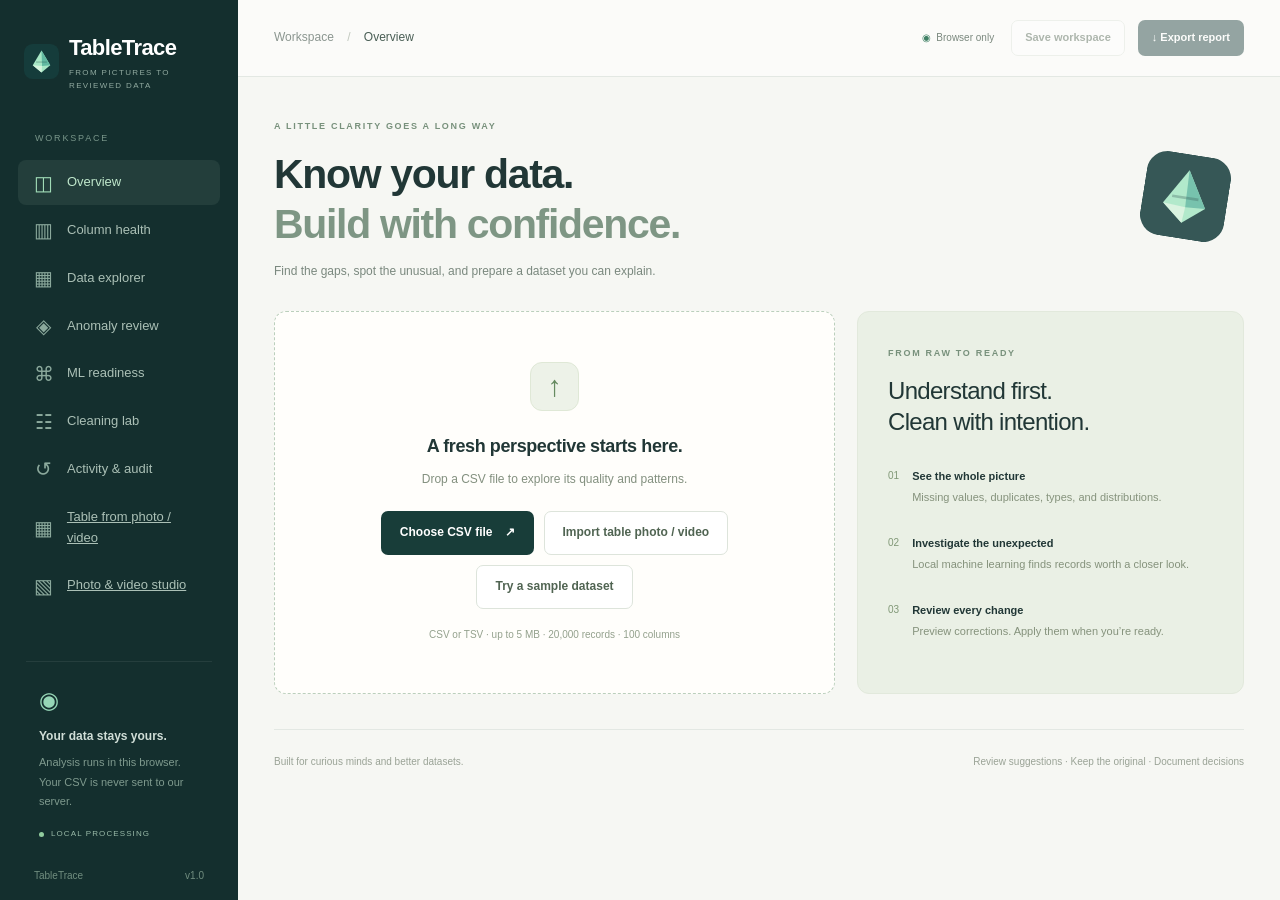
==== index.html @ d6edb8b6 "Add files via upload" ====
<!doctype html><html lang="en"><head><meta charset="utf-8"><meta name="viewport" content="width=device-width,initial-scale=1"><meta name="theme-color" content="#122c2c"><meta name="description" content="Understand, review, and prepare your CSV datasets with explainable data-quality checks and local machine learning."><title>TableTrace · Know your data</title><link rel="icon" href="./icon.svg" type="image/svg+xml"><link rel="stylesheet" href="./styles.css"></head><body>
<div class="app-shell"><aside class="sidebar" id="sidebar"><a class="brand" href="./" aria-label="TableTrace home"><img src="./icon.svg" alt="" width="35" height="35"><span>TableTrace<span class="brand-caption">FROM PICTURES TO REVIEWED DATA</span></span></a><p class="nav-label">WORKSPACE</p><nav id="navigation" aria-label="Workspace sections"><button data-view="overview" class="nav-item active"><span>◫</span> Overview</button><button data-view="columns" class="nav-item"><span>▥</span> Column health</button><button data-view="explorer" class="nav-item"><span>▦</span> Data explorer</button><button data-view="anomalies" class="nav-item"><span>◈</span> Anomaly review <span id="anomalyCount" class="nav-count"></span></button><button data-view="readiness" class="nav-item"><span>⌘</span> ML readiness</button><button data-view="cleaning" class="nav-item"><span>☷</span> Cleaning lab</button><button data-view="audit" class="nav-item"><span>↺</span> Activity & audit</button><a href="./table-import.html" class="nav-item"><span>▦</span> Table from photo / video</a><a href="./media.html" class="nav-item"><span>▧</span> Photo & video studio</a></nav><div class="sidebar-bottom"><div class="local-icon">◉</div><strong>Your data stays yours.</strong><p>Analysis runs in this browser. Your CSV is never sent to our server.</p><span class="local-pill"><i></i> LOCAL PROCESSING</span></div><div class="sidebar-footer">TableTrace <span>v1.0</span></div></aside>
<div class="workspace"><header class="topbar"><div class="topbar-left"><button class="icon-button mobile-menu" id="menuToggle" aria-label="Toggle navigation" aria-expanded="false">☰</button><span class="breadcrumb">Workspace <span>/</span> <strong id="viewCrumb">Overview</strong></span></div><div class="top-actions"><span class="privacy-badge"><span>◉</span> Browser only</span><button id="saveWorkspace" class="button small secondary" disabled>Save workspace</button><button id="exportMenu" class="button small" disabled>↓ Export report</button></div></header>
<main id="main" tabindex="-1"><section class="page-heading"><div><span class="eyebrow">A LITTLE CLARITY GOES A LONG WAY</span><h1 id="pageTitle">Know your data.<br><span>Build with confidence.</span></h1><p id="pageSubtitle">Find the gaps, spot the unusual, and prepare a dataset you can explain.</p></div><div class="heading-mark" aria-hidden="true"><img src="./icon.svg" alt=""></div></section>
<section id="importPanel" class="import-layout"><div id="dropzone" class="upload-card"><div class="upload-icon">↑</div><h2>A fresh perspective starts here.</h2><p>Drop a CSV file to explore its quality and patterns.</p><div class="upload-actions"><label for="csvFile" class="button">Choose CSV file <span>↗</span></label><a href="./table-import.html" class="button secondary">Import table photo / video</a><button id="loadDemo" class="button secondary">Try a sample dataset</button></div><input id="csvFile" type="file" accept=".csv,.tsv,text/csv,text/tab-separated-values" hidden><p class="file-limit">CSV or TSV · up to 5 MB · 20,000 records · 100 columns</p><button id="restoreWorkspace" class="text-button" hidden>↺ Resume saved workspace</button><p id="importError" class="inline-error" role="alert" hidden></p></div><aside class="how-card"><span class="eyebrow">FROM RAW TO READY</span><h2>Understand first.<br>Clean with intention.</h2><ol><li><span>01</span><div><strong>See the whole picture</strong><p>Missing values, duplicates, types, and distributions.</p></div></li><li><span>02</span><div><strong>Investigate the unexpected</strong><p>Local machine learning finds records worth a closer look.</p></div></li><li><span>03</span><div><strong>Review every change</strong><p>Preview corrections. Apply them when you’re ready.</p></div></li></ol></aside></section>
<section id="datasetBar" class="dataset-bar" hidden><div class="dataset-file"><span class="file-glyph">▤</span><div><strong id="datasetName"></strong><span id="datasetMeta"></span></div><span id="datasetState" class="tag green">Original dataset</span></div><div class="dataset-tools"><button id="changeFile" class="text-button">Replace dataset</button><button id="undo" class="button small secondary" disabled>↶ Undo cleaning</button><button id="downloadTablePNG" class="button small secondary">↓ Download table PNG</button><button id="downloadCSV" class="button small">↓ Download CSV</button></div></section>
<section id="analysisSettings" class="analysis-settings" hidden><label>Prediction target <select id="targetColumn"><option value="">No target selected</option></select></label><label>Missing markers <input id="missingTokens" value="NA, N/A, null, none" aria-describedby="markerHelp"></label><label>Anomaly sensitivity <select id="sensitivity"><option value="0.01">Conservative · upper 1%</option><option value="0.03" selected>Balanced · upper 3%</option><option value="0.05">Broader review · upper 5%</option></select></label><button id="rerun" class="button secondary">Update analysis</button><p id="markerHelp">Blank cells always count as missing. Edit markers if values such as “NA” are meaningful in your dataset.</p></section>
<div id="loading" class="loading" role="status" hidden><span class="spinner"></span><div><strong>Finding your data’s story</strong><p id="loadingText">Reading your CSV…</p></div></div><div id="content"></div>
<footer class="main-footer"><span>Built for curious minds and better datasets.</span><span>Review suggestions · Keep the original · Document decisions</span></footer></main></div></div>
<div class="toast" id="toast" role="status" aria-live="polite" hidden></div><dialog id="reportDialog"><div class="dialog-heading"><div><span class="eyebrow">TAKE YOUR FINDINGS WITH YOU</span><h2>Export your analysis</h2></div><button id="closeReport" class="icon-button" aria-label="Close report dialog">×</button></div><p>Reports include data-quality metrics, the anomaly method, review warnings, and your cleaning history.</p><div class="export-options"><button id="downloadReport" class="export-card"><span>▤</span><strong>Printable report</strong><small>HTML report · open and save as PDF</small></button><button id="downloadJSON" class="export-card"><span>{ }</span><strong>Analysis data</strong><small>JSON · reproducible findings and methods</small></button></div><label class="checkbox-line"><input type="checkbox" id="safeExport" checked> Neutralize formula-like text in spreadsheet CSV exports</label><p class="muted small-text">This adds a leading apostrophe to formula-like text cells in the exported CSV only. Negative numbers stay numeric.</p></dialog>
<script type="module" src="./app.js"></script></body></html>
---- styles.css ----
:root{--ink:#213736;--muted:#72807d;--forest:#183d39;--green:#357c64;--mint:#d5eddf;--line:#e3e8e3;--bg:#f6f7f3;--surface:#fff;--amber:#ae7732;--red:#b1594e;--sidebar:238px}*{box-sizing:border-box}body{margin:0;color:var(--ink);background:var(--bg);font:14px/1.6 'Segoe UI',Arial,sans-serif}button,input,select{font:inherit}button,a,label[for=csvFile]{touch-action:manipulation}button{cursor:pointer}button:disabled{opacity:.45;cursor:not-allowed}a{color:var(--green)}button:focus-visible,a:focus-visible,input:focus-visible,select:focus-visible{outline:3px solid #79bca0;outline-offset:3px}[hidden]{display:none!important}.app-shell{display:flex;min-height:100vh}.sidebar{position:fixed;inset:0 auto 0 0;width:var(--sidebar);display:flex;flex-direction:column;background:#142f2e;color:#c2d1ca;padding:30px 18px 16px;z-index:20}.brand{display:flex;gap:10px;align-items:center;text-decoration:none;color:#fff;font-size:22px;font-weight:700;letter-spacing:-.6px;margin:0 6px 38px}.brand-caption{display:block;font-size:8px;letter-spacing:1.35px;font-weight:500;color:#91aaa0;margin-top:2px}.nav-label{font-size:9px;letter-spacing:1.8px;color:#79968a;margin:0 17px 12px}.nav-item{display:flex;width:100%;align-items:center;gap:13px;border:0;border-radius:8px;padding:12px 15px;color:#abc0b6;background:none;text-align:left;margin:3px 0;font-size:13px}.nav-item>span:first-child{font-size:20px;line-height:1;width:21px;text-align:center;color:#8ba99c}.nav-item:hover{background:#ffffff09;color:#fff}.nav-item.active{background:#e2f3e512;color:#bfe7cb}.nav-item.active>span:first-child{color:#a0dbb6}.nav-count:not(:empty){margin-left:auto;background:#44644f;color:#e0f3e3;font-size:10px;line-height:1.3;padding:3px 6px;border-radius:5px}.sidebar-bottom{margin:auto 8px 27px;padding:20px 13px 0;border-top:1px solid #ffffff12}.sidebar-bottom strong{display:block;font-size:12px;color:#d0ded7}.sidebar-bottom p{font-size:11px;color:#7f9a8e;margin:7px 0 16px;line-height:1.8}.local-icon{color:#96d6b6;font-size:23px;margin-bottom:8px}.local-pill{font-size:8px;letter-spacing:1.1px;color:#99baa8;display:flex;align-items:center;gap:7px}.local-pill i{width:5px;height:5px;background:#91cc9e;border-radius:50%}.sidebar-footer{margin:0 16px;font-size:10px;color:#708d7f;display:flex;justify-content:space-between}.workspace{width:calc(100% - var(--sidebar));margin-left:var(--sidebar)}.topbar{height:77px;border-bottom:1px solid var(--line);display:flex;align-items:center;justify-content:space-between;padding:0 36px;background:#ffffff8c;gap:12px}.topbar-left,.top-actions{display:flex;align-items:center;gap:13px}.breadcrumb{font-size:12px;color:#8b9690}.breadcrumb span{margin:0 10px;color:#c1c8be}.breadcrumb strong{color:#495e55;font-weight:500}.privacy-badge{font-size:10px;color:#7a887e;display:flex;align-items:center;gap:5px;margin-right:4px}.privacy-badge>span{color:#3f8065}.button{display:inline-flex;align-items:center;justify-content:center;gap:12px;min-height:44px;padding:10px 18px;border:1px solid transparent;border-radius:7px;background:var(--forest);color:#fff;text-decoration:none;font-weight:600;font-size:12px;line-height:1.4;cursor:pointer}.button:hover:not(:disabled){background:#29574d}.button.secondary{background:#fff;border-color:#dde4db;color:#506452}.button.secondary:hover:not(:disabled){background:#f0f5ed}.button.small{padding:9px 13px;min-height:36px;font-size:11px}.button.danger{color:#a94d43;background:#fff2ef;border-color:#f2d3cd}.text-button{border:0;background:none;color:var(--green);padding:8px 2px;font-size:12px;font-weight:600;min-height:36px}.icon-button{border:0;background:none;font-size:23px;color:var(--muted);padding:5px 10px}.mobile-menu{display:none}main{max-width:1540px;margin:auto;padding:36px 36px 18px}.page-heading{display:flex;align-items:center;justify-content:space-between;gap:24px;margin-bottom:30px}.eyebrow{font-size:9px;font-weight:700;letter-spacing:1.7px;color:#78917c}.page-heading h1{font-size:clamp(27px,3.2vw,43px);line-height:1.2;font-weight:600;letter-spacing:-1.3px;margin:15px 0 13px}.page-heading h1 span{color:#7e9684}.page-heading p{font-size:12px;color:#7a887e;margin:0}.heading-mark{width:85px;height:85px;transform:rotate(9deg);opacity:.85;margin-right:16px}.heading-mark img{width:100%;height:100%}.import-layout{display:grid;grid-template-columns:1.45fr 1fr;gap:22px;margin-bottom:32px}.upload-card{display:flex;align-items:center;justify-content:center;flex-direction:column;border:1.5px dashed #bbcfbc;border-radius:12px;background:#fffefb;min-height:370px;padding:35px;text-align:center}.upload-card.dragover{background:#eaf5e8;border-color:#3c8462}.upload-icon{width:49px;height:49px;background:#edf2e8;border:1px solid #dfe8d6;border-radius:12px;display:grid;place-items:center;color:#668a60;font-size:29px;margin-bottom:12px}.upload-card h2{font-size:18px;font-weight:600;letter-spacing:-.4px;margin:9px 0}.upload-card>p{font-size:12px;color:#83907f;margin:0 0 22px}.upload-actions{display:flex;gap:10px;flex-wrap:wrap;justify-content:center}.upload-card .file-limit{font-size:10px;margin:18px 0 0;color:#94a18d}.how-card{padding:28px 30px;background:#eaf0e5;border:1px solid #e2e9dc;border-radius:12px}.how-card h2{font-size:24px;line-height:1.3;letter-spacing:-.7px;font-weight:500;margin:13px 0 26px}.how-card ol{list-style:none;padding:0;margin:0}.how-card li{display:flex;gap:13px;margin:21px 0}.how-card li>span{color:#819877;font-size:10px;line-height:23px}.how-card strong{font-size:11px;font-weight:600}.how-card li p{font-size:11px;color:#85927c;margin:3px 0}.main-footer{padding:24px 0 4px;display:flex;justify-content:space-between;gap:10px;color:#9aa396;font-size:10px;border-top:1px solid var(--line);margin-top:35px}.dataset-bar{padding:16px 19px;display:flex;align-items:center;justify-content:space-between;gap:14px;background:#fff;border:1px solid var(--line);border-radius:10px;margin-bottom:16px}.dataset-file{display:flex;align-items:center;gap:12px;min-width:0}.dataset-file strong{display:block;font-size:12px;overflow-wrap:anywhere}.dataset-file div>span{display:block;font-size:10px;color:#8a9686}.file-glyph{font-size:24px;color:#62936f}.dataset-tools{display:flex;gap:12px;align-items:center;flex-wrap:wrap}.tag{display:inline-flex;padding:3px 8px;border-radius:4px;font-size:9px;font-weight:600;background:#eef1ea;color:#718365;white-space:nowrap}.tag.green{background:#e9f4e9;color:#4d8057}.tag.amber{background:#faf0dd;color:#9e783d}.tag.red{background:#fcece8;color:#ab6556}.tag.blue{background:#eaf0f6;color:#577891}.analysis-settings{display:grid;grid-template-columns:1.1fr 1.4fr 1fr auto;gap:12px;align-items:end;padding:18px;background:#f0f2ec;border:1px solid var(--line);border-radius:10px;margin-bottom:22px}.analysis-settings label{font-size:10px;color:#71816e;display:grid;gap:5px}.analysis-settings p{grid-column:1/-1;margin:0;color:#8b9484;font-size:10px}input,select{border:1px solid #dce3d7;background:#fff;border-radius:6px;color:#3a4e43;padding:9px 10px;min-height:38px;width:100%;font-size:12px}input[type=checkbox]{width:16px;min-height:16px;accent-color:#39745e;flex-shrink:0}.loading{display:flex;gap:15px;align-items:center;background:#edf4e9;border:1px solid #dce8d3;border-radius:10px;padding:22px;margin:20px 0}.loading strong{font-size:13px}.loading p{font-size:11px;margin:4px 0 0;color:#7d8f73}.spinner{width:24px;height:24px;border:2px solid #cddfc0;border-top-color:#4f805b;border-radius:50%;animation:spin .7s linear infinite}@keyframes spin{to{transform:rotate(360deg)}}.metrics{display:grid;grid-template-columns:repeat(4,1fr);gap:15px;margin:20px 0}.metric,.panel{border:1px solid var(--line);border-radius:10px;background:#fff;padding:21px}.metric .metric-label{font-size:10px;color:#81917a}.metric strong{display:block;font-size:29px;font-weight:500;letter-spacing:-1px;margin:7px 0}.metric small{color:#8d9786;font-size:10px}.metric .metric-icon{float:right;color:#a0b29a;font-size:17px}.panel-header{display:flex;justify-content:space-between;align-items:center;gap:10px;margin-bottom:18px}.panel h2{font-size:14px;font-weight:600;letter-spacing:-.2px;margin:0}.panel h3{font-size:12px;font-weight:600;margin:14px 0 8px}.panel p{font-size:11px;color:#87907e}.two-col{display:grid;grid-template-columns:1.25fr 1fr;gap:18px;margin:18px 0}.three-col{display:grid;grid-template-columns:repeat(3,1fr);gap:16px}.muted{color:#879580}.small-text{font-size:11px}.empty-state{padding:70px 25px;text-align:center;border:1px dashed #ccd9c8;border-radius:12px;margin-top:20px;color:#72886e}.empty-state h2{font-size:22px;color:#3b5840}.section-description{color:#7b8974;font-size:12px;margin:0 0 20px}.bar-row{display:grid;grid-template-columns:minmax(90px,1fr) 2fr 45px;align-items:center;gap:12px;margin:17px 0;font-size:11px}.bar-label{overflow:hidden;text-overflow:ellipsis;white-space:nowrap}.bar-track{height:7px;border-radius:10px;background:#f0f2ec;overflow:hidden}.bar-fill{height:100%;background:#8eb99a;border-radius:10px}.bar-fill.amber{background:#d2b27c}.bar-value{text-align:right;color:#819078;font-size:10px}.issue-list{list-style:none;margin:0;padding:0}.issue-list li{display:flex;gap:10px;padding:13px 0;border-bottom:1px solid #eff1eb;font-size:11px}.issue-list li:last-child{border:0}.issue-dot{width:7px;height:7px;border-radius:50%;background:#d5af70;margin-top:6px;flex-shrink:0}.issue-list strong{font-size:11px;font-weight:600}.issue-list p{margin:3px 0 0;line-height:1.7;font-size:10px}.chart-svg{width:100%;height:auto;display:block}.chart-caption{font-size:10px!important;line-height:1.7;color:#8c9682}.heatmap{display:grid;gap:4px;overflow:auto}.heat-cell{padding:8px 3px;text-align:center;border-radius:4px;font-size:9px;min-width:35px}.heat-label{font-size:9px;color:#7c8975;padding:4px;overflow:hidden;text-overflow:ellipsis}.column-grid{display:grid;grid-template-columns:repeat(2,1fr);gap:16px}.column-card{padding:20px}.column-top{display:flex;align-items:center;justify-content:space-between;gap:10px}.column-top h2{overflow-wrap:anywhere}.column-stats{display:grid;grid-template-columns:repeat(3,1fr);margin:18px 0;gap:10px}.column-stats span{display:block;font-size:9px;color:#8d9785}.column-stats strong{font-size:15px;font-weight:500}.pill-list{display:flex;flex-wrap:wrap;gap:7px;margin-top:12px}.table-wrap{overflow:auto;border:1px solid var(--line);border-radius:9px;background:white}.table-wrap table{border-collapse:collapse;width:100%;white-space:nowrap;text-align:left;font-size:11px}th{background:#f2f5ee;color:#75866c;font-size:10px;font-weight:600}th,td{padding:12px 14px;border-bottom:1px solid #edf0e7;max-width:240px;overflow:hidden;text-overflow:ellipsis}td.missing{color:#b2b8a8;font-style:italic}tr.flagged{background:#fff9ee}.table-controls{display:flex;justify-content:space-between;align-items:center;gap:14px;margin-bottom:15px}.table-controls input{max-width:320px}.pagination{display:flex;justify-content:space-between;align-items:center;margin-top:14px;color:#8a9680;font-size:11px}.pagination>div{display:flex;gap:8px}.notice{padding:13px 16px;border-radius:8px;background:#eef4e8;border:1px solid #e0e9d8;color:#66805d;font-size:11px;line-height:1.8;margin:15px 0}.notice.amber{background:#fff7e9;border-color:#f0e3cb;color:#977641}.notice.red{background:#fff1ed;border-color:#f1d9d2;color:#9f5c50}.status-grid{display:flex;gap:10px;flex-wrap:wrap;margin:18px 0}.form-grid{display:grid;grid-template-columns:repeat(3,1fr);gap:12px}.form-grid label{display:grid;gap:6px;font-size:11px;color:#718167}.checkbox-line{display:flex;align-items:center;gap:10px;font-size:12px;margin:14px 0;line-height:1.7}.cleaning-layout{display:grid;grid-template-columns:1fr 1.1fr;gap:18px}.cleaning-actions{display:flex;gap:9px;flex-wrap:wrap;margin:18px 0 0}.fill-item{display:grid;grid-template-columns:1fr 1fr auto;gap:8px;margin:9px 0}.fill-item input{grid-column:1/3}.history-item{padding:17px 0;border-bottom:1px solid var(--line)}.history-item h3{font-size:13px;margin:0}.history-item p{font-size:11px;margin:7px 0;color:#7b8872}.history-item ul{font-size:11px;color:#76876e;line-height:1.8;padding-left:19px}.checklist{display:grid;grid-template-columns:1fr 1fr;gap:8px;margin:12px 0}.checklist label{font-size:11px;display:flex;gap:7px;align-items:center}.value-grid{display:grid;grid-template-columns:1fr 1fr;gap:12px}.value-box{background:#f5f7f1;border-radius:7px;padding:12px;overflow-wrap:anywhere}.value-box span{display:block;font-size:10px;color:#8d977f}.value-box strong{font-size:13px;font-weight:500}.toast{position:fixed;bottom:24px;left:50%;transform:translateX(-50%);max-width:min(580px,92vw);padding:13px 21px;border-radius:8px;background:#193e36;color:#fff;font-size:12px;box-shadow:0 10px 35px #193e3626;z-index:100}.inline-error{color:#a64e43!important;background:#fff0ed;padding:12px;border-radius:7px;width:100%;margin-top:15px!important}dialog{border:1px solid #dbe4d4;border-radius:14px;padding:28px;width:min(620px,calc(100% - 28px));color:var(--ink);box-shadow:0 20px 100px #19362b33}dialog::backdrop{background:#112b2655;backdrop-filter:blur(3px)}.dialog-heading{display:flex;justify-content:space-between;gap:20px;align-items:start}.dialog-heading h2{margin:10px 0;font-size:23px;font-weight:500}dialog>p{color:#829079;font-size:12px}.export-options{display:grid;grid-template-columns:1fr 1fr;gap:12px;margin:23px 0}.export-card{border:1px solid #dce6d5;background:#fafcf7;padding:22px;border-radius:9px;text-align:left;color:#35533b}.export-card>span{font-size:24px;display:block;margin-bottom:16px;color:#729568}.export-card strong,.export-card small{display:block}.export-card strong{font-size:12px}.export-card small{font-size:10px;color:#88977c;margin-top:5px}.selected-count{font-size:11px;color:#729266}.quality-key{font-size:10px;color:#8a957f;line-height:1.8}.stack{display:grid;gap:16px}.dataset-bar>.tag{flex-shrink:0}@media(min-width:1550px){main{padding-top:46px}.page-heading{margin-bottom:35px}}@media(max-width:1150px){:root{--sidebar:211px}main{padding:28px 24px}.topbar{padding:0 24px}.analysis-settings{grid-template-columns:1fr 1fr}.import-layout{grid-template-columns:1.2fr 1fr}.upload-card{padding:24px}.how-card{padding:25px 23px}.dataset-bar{align-items:start;flex-direction:column}.two-col{grid-template-columns:1fr 1fr}.cleaning-layout{grid-template-columns:1fr}.privacy-badge{display:none}}@media(max-width:850px){:root{--sidebar:0px}.sidebar{width:238px;transform:translateX(-100%);transition:transform .2s}.sidebar.open{transform:translateX(0);box-shadow:20px 0 80px #17332b33}.workspace{width:100%;margin:0}.mobile-menu{display:block}.topbar{height:66px;padding:0 17px}.topbar-left{gap:5px}.breadcrumb{font-size:11px}.top-actions{gap:7px}.import-layout{grid-template-columns:1fr 1fr}.metrics{gap:10px}.metric{padding:17px}.metric strong{font-size:25px}.heading-mark{width:65px;height:65px}.column-grid{grid-template-columns:1fr 1fr}}@media(max-width:600px){main{padding:24px 16px 12px}.page-heading{gap:8px;margin-bottom:24px}.page-heading h1{font-size:30px}.page-heading p{font-size:12px;max-width:280px}.heading-mark{display:none}.eyebrow{font-size:8px}.import-layout,.two-col,.three-col,.column-grid,.cleaning-layout{grid-template-columns:1fr}.upload-card{min-height:315px;padding:24px 14px}.how-card{padding:25px}.how-card h2{font-size:22px}.metrics{grid-template-columns:1fr 1fr}.metric strong{font-size:28px}.analysis-settings{padding:14px;gap:12px}.analysis-settings label:first-child{grid-column:1/-1}.analysis-settings p{font-size:10px}.dataset-tools{gap:10px;width:100%;justify-content:space-between}.dataset-file{flex-wrap:wrap}.top-actions .button.small{font-size:10px;padding:8px}.topbar .breadcrumb{display:none}.topbar .icon-button{padding-left:0}.main-footer{flex-direction:column;line-height:1.8}.panel{padding:17px}.table-controls{align-items:start;flex-direction:column}.table-controls input{max-width:none}.form-grid{grid-template-columns:1fr}.fill-item{grid-template-columns:1fr 1fr auto}.export-options{grid-template-columns:1fr}.checklist{grid-template-columns:1fr}.bar-row{grid-template-columns:90px 1fr 39px}.topbar-left{min-width:25px}.top-actions{margin-left:auto}.topbar{gap:5px}.value-grid{grid-template-columns:1fr 1fr}.analysis-settings button{min-width:0;white-space:normal}}@media(prefers-reduced-motion:reduce){*{scroll-behavior:auto!important;animation-duration:.01ms!important;transition:none!important}}@media print{.sidebar,.topbar,.import-layout,.analysis-settings,.dataset-tools,.main-footer,.toast{display:none!important}.workspace{margin:0;width:100%}main{padding:0}.panel,.metric{break-inside:avoid;box-shadow:none}}

#protectionForm{padding:16px;margin-bottom:20px;border:1px solid #cbd9c7;border-radius:12px;background:#f4f8f0}#protectionForm label{display:block;margin-top:12px}#protectionForm select,#protectionForm input{display:block;width:100%;margin-top:6px;box-sizing:border-box}#protectionForm p{overflow-wrap:anywhere}
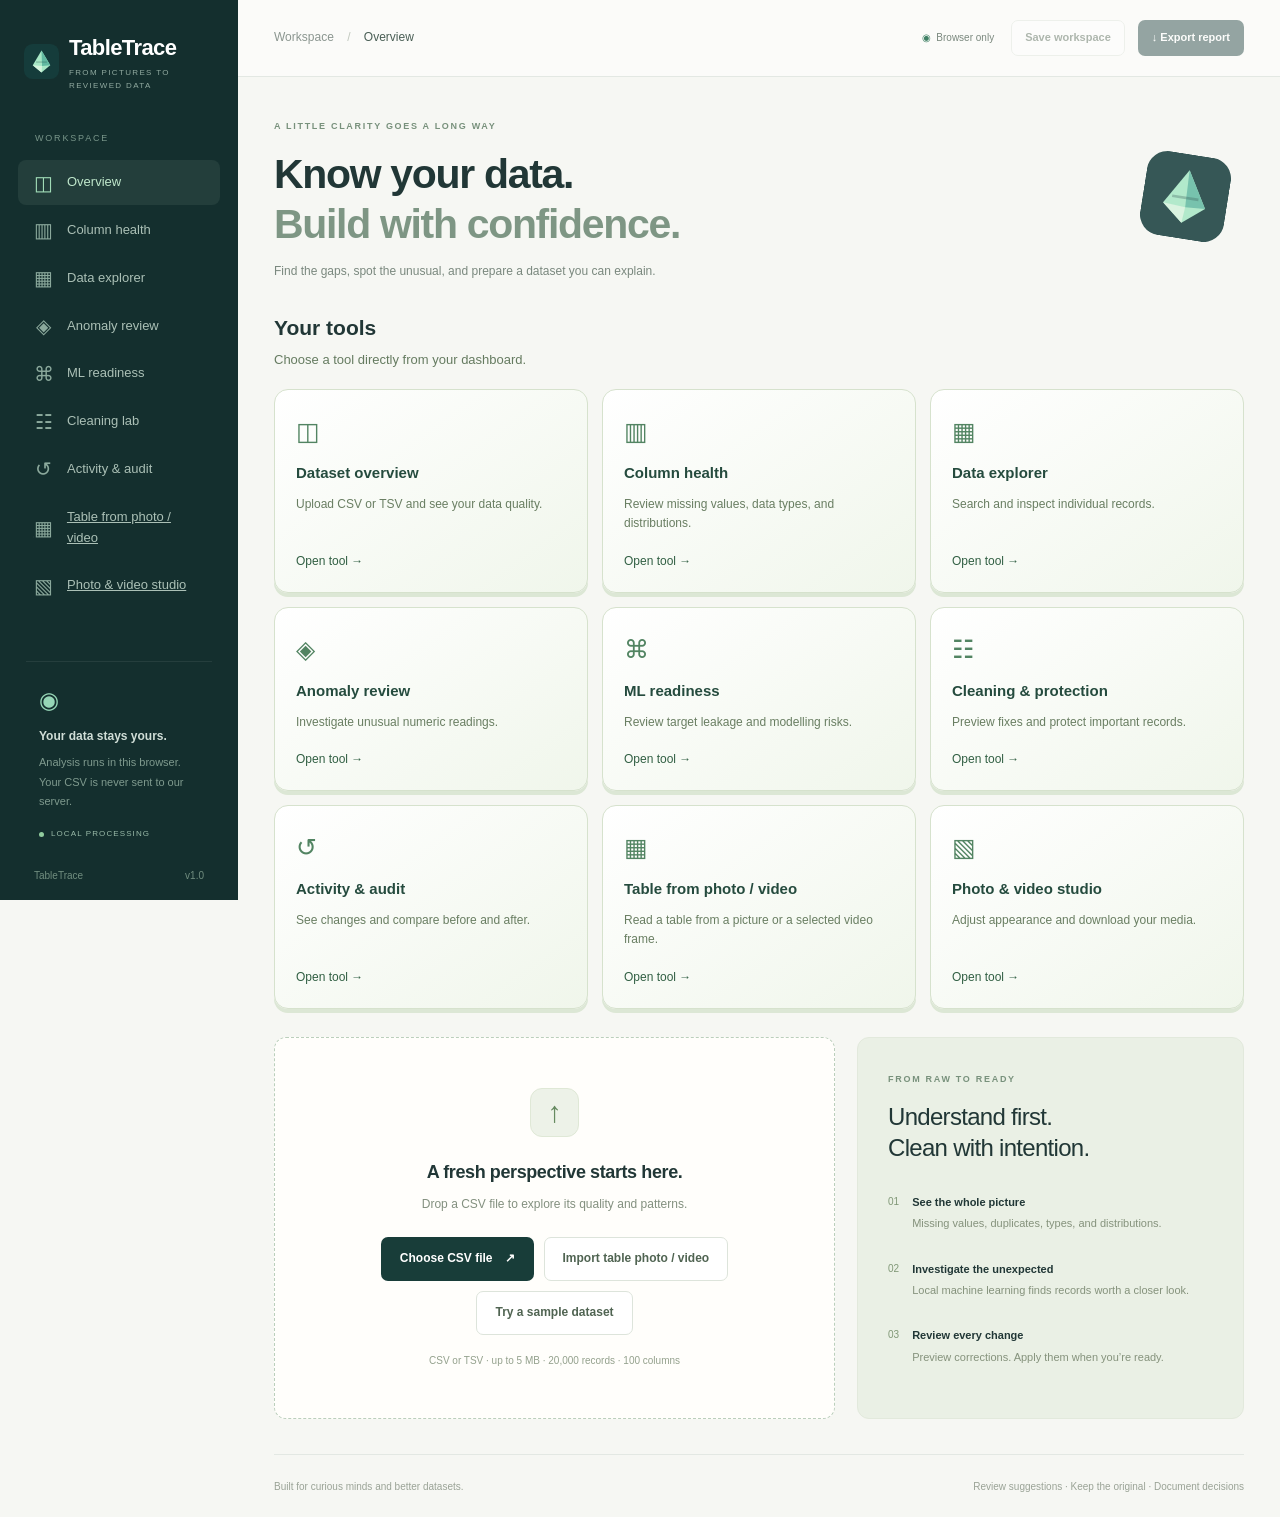
==== commit e3ea9773: "Add files via upload" ====
--- a/index.html
+++ b/index.html
@@ -1,8 +1,8 @@
 <!doctype html><html lang="en"><head><meta charset="utf-8"><meta name="viewport" content="width=device-width,initial-scale=1"><meta name="theme-color" content="#122c2c"><meta name="description" content="Understand, review, and prepare your CSV datasets with explainable data-quality checks and local machine learning."><title>TableTrace · Know your data</title><link rel="icon" href="./icon.svg" type="image/svg+xml"><link rel="stylesheet" href="./styles.css"></head><body>
 <div class="app-shell"><aside class="sidebar" id="sidebar"><a class="brand" href="./" aria-label="TableTrace home"><img src="./icon.svg" alt="" width="35" height="35"><span>TableTrace<span class="brand-caption">FROM PICTURES TO REVIEWED DATA</span></span></a><p class="nav-label">WORKSPACE</p><nav id="navigation" aria-label="Workspace sections"><button data-view="overview" class="nav-item active"><span>◫</span> Overview</button><button data-view="columns" class="nav-item"><span>▥</span> Column health</button><button data-view="explorer" class="nav-item"><span>▦</span> Data explorer</button><button data-view="anomalies" class="nav-item"><span>◈</span> Anomaly review <span id="anomalyCount" class="nav-count"></span></button><button data-view="readiness" class="nav-item"><span>⌘</span> ML readiness</button><button data-view="cleaning" class="nav-item"><span>☷</span> Cleaning lab</button><button data-view="audit" class="nav-item"><span>↺</span> Activity & audit</button><a href="./table-import.html" class="nav-item"><span>▦</span> Table from photo / video</a><a href="./media.html" class="nav-item"><span>▧</span> Photo & video studio</a></nav><div class="sidebar-bottom"><div class="local-icon">◉</div><strong>Your data stays yours.</strong><p>Analysis runs in this browser. Your CSV is never sent to our server.</p><span class="local-pill"><i></i> LOCAL PROCESSING</span></div><div class="sidebar-footer">TableTrace <span>v1.0</span></div></aside>
-<div class="workspace"><header class="topbar"><div class="topbar-left"><button class="icon-button mobile-menu" id="menuToggle" aria-label="Toggle navigation" aria-expanded="false">☰</button><span class="breadcrumb">Workspace <span>/</span> <strong id="viewCrumb">Overview</strong></span></div><div class="top-actions"><span class="privacy-badge"><span>◉</span> Browser only</span><button id="saveWorkspace" class="button small secondary" disabled>Save workspace</button><button id="exportMenu" class="button small" disabled>↓ Export report</button></div></header>
+<div class="workspace"><header class="topbar"><div class="topbar-left"><button class="icon-button mobile-menu" id="menuToggle" aria-label="Toggle navigation" aria-expanded="false">☰</button><button id="dashboardHome" class="button small secondary" data-go="overview">← Dashboard</button><span class="breadcrumb">Workspace <span>/</span> <strong id="viewCrumb">Overview</strong></span></div><div class="top-actions"><span class="privacy-badge"><span>◉</span> Browser only</span><button id="saveWorkspace" class="button small secondary" disabled>Save workspace</button><button id="exportMenu" class="button small" disabled>↓ Export report</button></div></header>
 <main id="main" tabindex="-1"><section class="page-heading"><div><span class="eyebrow">A LITTLE CLARITY GOES A LONG WAY</span><h1 id="pageTitle">Know your data.<br><span>Build with confidence.</span></h1><p id="pageSubtitle">Find the gaps, spot the unusual, and prepare a dataset you can explain.</p></div><div class="heading-mark" aria-hidden="true"><img src="./icon.svg" alt=""></div></section>
-<section id="importPanel" class="import-layout"><div id="dropzone" class="upload-card"><div class="upload-icon">↑</div><h2>A fresh perspective starts here.</h2><p>Drop a CSV file to explore its quality and patterns.</p><div class="upload-actions"><label for="csvFile" class="button">Choose CSV file <span>↗</span></label><a href="./table-import.html" class="button secondary">Import table photo / video</a><button id="loadDemo" class="button secondary">Try a sample dataset</button></div><input id="csvFile" type="file" accept=".csv,.tsv,text/csv,text/tab-separated-values" hidden><p class="file-limit">CSV or TSV · up to 5 MB · 20,000 records · 100 columns</p><button id="restoreWorkspace" class="text-button" hidden>↺ Resume saved workspace</button><p id="importError" class="inline-error" role="alert" hidden></p></div><aside class="how-card"><span class="eyebrow">FROM RAW TO READY</span><h2>Understand first.<br>Clean with intention.</h2><ol><li><span>01</span><div><strong>See the whole picture</strong><p>Missing values, duplicates, types, and distributions.</p></div></li><li><span>02</span><div><strong>Investigate the unexpected</strong><p>Local machine learning finds records worth a closer look.</p></div></li><li><span>03</span><div><strong>Review every change</strong><p>Preview corrections. Apply them when you’re ready.</p></div></li></ol></aside></section>
+<section id="dashboardTools" class="dashboard-tools" aria-labelledby="toolsTitle"><div class="tools-heading"><h2 id="toolsTitle">Your tools</h2><p>Choose a tool directly from your dashboard.</p></div><div class="tool-cards"><button class="tool-card" data-go="overview"><span class="tool-icon" aria-hidden="true">◫</span><strong>Dataset overview</strong><span>Upload CSV or TSV and see your data quality.</span><small>Open tool →</small></button><button class="tool-card" data-go="columns"><span class="tool-icon" aria-hidden="true">▥</span><strong>Column health</strong><span>Review missing values, data types, and distributions.</span><small>Open tool →</small></button><button class="tool-card" data-go="explorer"><span class="tool-icon" aria-hidden="true">▦</span><strong>Data explorer</strong><span>Search and inspect individual records.</span><small>Open tool →</small></button><button class="tool-card" data-go="anomalies"><span class="tool-icon" aria-hidden="true">◈</span><strong>Anomaly review</strong><span>Investigate unusual numeric readings.</span><small>Open tool →</small></button><button class="tool-card" data-go="readiness"><span class="tool-icon" aria-hidden="true">⌘</span><strong>ML readiness</strong><span>Review target leakage and modelling risks.</span><small>Open tool →</small></button><button class="tool-card" data-go="cleaning"><span class="tool-icon" aria-hidden="true">☷</span><strong>Cleaning & protection</strong><span>Preview fixes and protect important records.</span><small>Open tool →</small></button><button class="tool-card" data-go="audit"><span class="tool-icon" aria-hidden="true">↺</span><strong>Activity & audit</strong><span>See changes and compare before and after.</span><small>Open tool →</small></button><a class="tool-card" href="./table-import.html"><span class="tool-icon" aria-hidden="true">▦</span><strong>Table from photo / video</strong><span>Read a table from a picture or a selected video frame.</span><small>Open tool →</small></a><a class="tool-card" href="./media.html"><span class="tool-icon" aria-hidden="true">▧</span><strong>Photo & video studio</strong><span>Adjust appearance and download your media.</span><small>Open tool →</small></a></div></section><section id="importPanel" class="import-layout"><div id="dropzone" class="upload-card"><div class="upload-icon">↑</div><h2>A fresh perspective starts here.</h2><p>Drop a CSV file to explore its quality and patterns.</p><div class="upload-actions"><label for="csvFile" class="button">Choose CSV file <span>↗</span></label><a href="./table-import.html" class="button secondary">Import table photo / video</a><button id="loadDemo" class="button secondary">Try a sample dataset</button></div><input id="csvFile" type="file" accept=".csv,.tsv,text/csv,text/tab-separated-values" hidden><p class="file-limit">CSV or TSV · up to 5 MB · 20,000 records · 100 columns</p><button id="restoreWorkspace" class="text-button" hidden>↺ Resume saved workspace</button><p id="importError" class="inline-error" role="alert" hidden></p></div><aside class="how-card"><span class="eyebrow">FROM RAW TO READY</span><h2>Understand first.<br>Clean with intention.</h2><ol><li><span>01</span><div><strong>See the whole picture</strong><p>Missing values, duplicates, types, and distributions.</p></div></li><li><span>02</span><div><strong>Investigate the unexpected</strong><p>Local machine learning finds records worth a closer look.</p></div></li><li><span>03</span><div><strong>Review every change</strong><p>Preview corrections. Apply them when you’re ready.</p></div></li></ol></aside></section>
 <section id="datasetBar" class="dataset-bar" hidden><div class="dataset-file"><span class="file-glyph">▤</span><div><strong id="datasetName"></strong><span id="datasetMeta"></span></div><span id="datasetState" class="tag green">Original dataset</span></div><div class="dataset-tools"><button id="changeFile" class="text-button">Replace dataset</button><button id="undo" class="button small secondary" disabled>↶ Undo cleaning</button><button id="downloadTablePNG" class="button small secondary">↓ Download table PNG</button><button id="downloadCSV" class="button small">↓ Download CSV</button></div></section>
 <section id="analysisSettings" class="analysis-settings" hidden><label>Prediction target <select id="targetColumn"><option value="">No target selected</option></select></label><label>Missing markers <input id="missingTokens" value="NA, N/A, null, none" aria-describedby="markerHelp"></label><label>Anomaly sensitivity <select id="sensitivity"><option value="0.01">Conservative · upper 1%</option><option value="0.03" selected>Balanced · upper 3%</option><option value="0.05">Broader review · upper 5%</option></select></label><button id="rerun" class="button secondary">Update analysis</button><p id="markerHelp">Blank cells always count as missing. Edit markers if values such as “NA” are meaningful in your dataset.</p></section>
 <div id="loading" class="loading" role="status" hidden><span class="spinner"></span><div><strong>Finding your data’s story</strong><p id="loadingText">Reading your CSV…</p></div></div><div id="content"></div>
--- a/styles.css
+++ b/styles.css
@@ -1,3 +1,5 @@
 :root{--ink:#213736;--muted:#72807d;--forest:#183d39;--green:#357c64;--mint:#d5eddf;--line:#e3e8e3;--bg:#f6f7f3;--surface:#fff;--amber:#ae7732;--red:#b1594e;--sidebar:238px}*{box-sizing:border-box}body{margin:0;color:var(--ink);background:var(--bg);font:14px/1.6 'Segoe UI',Arial,sans-serif}button,input,select{font:inherit}button,a,label[for=csvFile]{touch-action:manipulation}button{cursor:pointer}button:disabled{opacity:.45;cursor:not-allowed}a{color:var(--green)}button:focus-visible,a:focus-visible,input:focus-visible,select:focus-visible{outline:3px solid #79bca0;outline-offset:3px}[hidden]{display:none!important}.app-shell{display:flex;min-height:100vh}.sidebar{position:fixed;inset:0 auto 0 0;width:var(--sidebar);display:flex;flex-direction:column;background:#142f2e;color:#c2d1ca;padding:30px 18px 16px;z-index:20}.brand{display:flex;gap:10px;align-items:center;text-decoration:none;color:#fff;font-size:22px;font-weight:700;letter-spacing:-.6px;margin:0 6px 38px}.brand-caption{display:block;font-size:8px;letter-spacing:1.35px;font-weight:500;color:#91aaa0;margin-top:2px}.nav-label{font-size:9px;letter-spacing:1.8px;color:#79968a;margin:0 17px 12px}.nav-item{display:flex;width:100%;align-items:center;gap:13px;border:0;border-radius:8px;padding:12px 15px;color:#abc0b6;background:none;text-align:left;margin:3px 0;font-size:13px}.nav-item>span:first-child{font-size:20px;line-height:1;width:21px;text-align:center;color:#8ba99c}.nav-item:hover{background:#ffffff09;color:#fff}.nav-item.active{background:#e2f3e512;color:#bfe7cb}.nav-item.active>span:first-child{color:#a0dbb6}.nav-count:not(:empty){margin-left:auto;background:#44644f;color:#e0f3e3;font-size:10px;line-height:1.3;padding:3px 6px;border-radius:5px}.sidebar-bottom{margin:auto 8px 27px;padding:20px 13px 0;border-top:1px solid #ffffff12}.sidebar-bottom strong{display:block;font-size:12px;color:#d0ded7}.sidebar-bottom p{font-size:11px;color:#7f9a8e;margin:7px 0 16px;line-height:1.8}.local-icon{color:#96d6b6;font-size:23px;margin-bottom:8px}.local-pill{font-size:8px;letter-spacing:1.1px;color:#99baa8;display:flex;align-items:center;gap:7px}.local-pill i{width:5px;height:5px;background:#91cc9e;border-radius:50%}.sidebar-footer{margin:0 16px;font-size:10px;color:#708d7f;display:flex;justify-content:space-between}.workspace{width:calc(100% - var(--sidebar));margin-left:var(--sidebar)}.topbar{height:77px;border-bottom:1px solid var(--line);display:flex;align-items:center;justify-content:space-between;padding:0 36px;background:#ffffff8c;gap:12px}.topbar-left,.top-actions{display:flex;align-items:center;gap:13px}.breadcrumb{font-size:12px;color:#8b9690}.breadcrumb span{margin:0 10px;color:#c1c8be}.breadcrumb strong{color:#495e55;font-weight:500}.privacy-badge{font-size:10px;color:#7a887e;display:flex;align-items:center;gap:5px;margin-right:4px}.privacy-badge>span{color:#3f8065}.button{display:inline-flex;align-items:center;justify-content:center;gap:12px;min-height:44px;padding:10px 18px;border:1px solid transparent;border-radius:7px;background:var(--forest);color:#fff;text-decoration:none;font-weight:600;font-size:12px;line-height:1.4;cursor:pointer}.button:hover:not(:disabled){background:#29574d}.button.secondary{background:#fff;border-color:#dde4db;color:#506452}.button.secondary:hover:not(:disabled){background:#f0f5ed}.button.small{padding:9px 13px;min-height:36px;font-size:11px}.button.danger{color:#a94d43;background:#fff2ef;border-color:#f2d3cd}.text-button{border:0;background:none;color:var(--green);padding:8px 2px;font-size:12px;font-weight:600;min-height:36px}.icon-button{border:0;background:none;font-size:23px;color:var(--muted);padding:5px 10px}.mobile-menu{display:none}main{max-width:1540px;margin:auto;padding:36px 36px 18px}.page-heading{display:flex;align-items:center;justify-content:space-between;gap:24px;margin-bottom:30px}.eyebrow{font-size:9px;font-weight:700;letter-spacing:1.7px;color:#78917c}.page-heading h1{font-size:clamp(27px,3.2vw,43px);line-height:1.2;font-weight:600;letter-spacing:-1.3px;margin:15px 0 13px}.page-heading h1 span{color:#7e9684}.page-heading p{font-size:12px;color:#7a887e;margin:0}.heading-mark{width:85px;height:85px;transform:rotate(9deg);opacity:.85;margin-right:16px}.heading-mark img{width:100%;height:100%}.import-layout{display:grid;grid-template-columns:1.45fr 1fr;gap:22px;margin-bottom:32px}.upload-card{display:flex;align-items:center;justify-content:center;flex-direction:column;border:1.5px dashed #bbcfbc;border-radius:12px;background:#fffefb;min-height:370px;padding:35px;text-align:center}.upload-card.dragover{background:#eaf5e8;border-color:#3c8462}.upload-icon{width:49px;height:49px;background:#edf2e8;border:1px solid #dfe8d6;border-radius:12px;display:grid;place-items:center;color:#668a60;font-size:29px;margin-bottom:12px}.upload-card h2{font-size:18px;font-weight:600;letter-spacing:-.4px;margin:9px 0}.upload-card>p{font-size:12px;color:#83907f;margin:0 0 22px}.upload-actions{display:flex;gap:10px;flex-wrap:wrap;justify-content:center}.upload-card .file-limit{font-size:10px;margin:18px 0 0;color:#94a18d}.how-card{padding:28px 30px;background:#eaf0e5;border:1px solid #e2e9dc;border-radius:12px}.how-card h2{font-size:24px;line-height:1.3;letter-spacing:-.7px;font-weight:500;margin:13px 0 26px}.how-card ol{list-style:none;padding:0;margin:0}.how-card li{display:flex;gap:13px;margin:21px 0}.how-card li>span{color:#819877;font-size:10px;line-height:23px}.how-card strong{font-size:11px;font-weight:600}.how-card li p{font-size:11px;color:#85927c;margin:3px 0}.main-footer{padding:24px 0 4px;display:flex;justify-content:space-between;gap:10px;color:#9aa396;font-size:10px;border-top:1px solid var(--line);margin-top:35px}.dataset-bar{padding:16px 19px;display:flex;align-items:center;justify-content:space-between;gap:14px;background:#fff;border:1px solid var(--line);border-radius:10px;margin-bottom:16px}.dataset-file{display:flex;align-items:center;gap:12px;min-width:0}.dataset-file strong{display:block;font-size:12px;overflow-wrap:anywhere}.dataset-file div>span{display:block;font-size:10px;color:#8a9686}.file-glyph{font-size:24px;color:#62936f}.dataset-tools{display:flex;gap:12px;align-items:center;flex-wrap:wrap}.tag{display:inline-flex;padding:3px 8px;border-radius:4px;font-size:9px;font-weight:600;background:#eef1ea;color:#718365;white-space:nowrap}.tag.green{background:#e9f4e9;color:#4d8057}.tag.amber{background:#faf0dd;color:#9e783d}.tag.red{background:#fcece8;color:#ab6556}.tag.blue{background:#eaf0f6;color:#577891}.analysis-settings{display:grid;grid-template-columns:1.1fr 1.4fr 1fr auto;gap:12px;align-items:end;padding:18px;background:#f0f2ec;border:1px solid var(--line);border-radius:10px;margin-bottom:22px}.analysis-settings label{font-size:10px;color:#71816e;display:grid;gap:5px}.analysis-settings p{grid-column:1/-1;margin:0;color:#8b9484;font-size:10px}input,select{border:1px solid #dce3d7;background:#fff;border-radius:6px;color:#3a4e43;padding:9px 10px;min-height:38px;width:100%;font-size:12px}input[type=checkbox]{width:16px;min-height:16px;accent-color:#39745e;flex-shrink:0}.loading{display:flex;gap:15px;align-items:center;background:#edf4e9;border:1px solid #dce8d3;border-radius:10px;padding:22px;margin:20px 0}.loading strong{font-size:13px}.loading p{font-size:11px;margin:4px 0 0;color:#7d8f73}.spinner{width:24px;height:24px;border:2px solid #cddfc0;border-top-color:#4f805b;border-radius:50%;animation:spin .7s linear infinite}@keyframes spin{to{transform:rotate(360deg)}}.metrics{display:grid;grid-template-columns:repeat(4,1fr);gap:15px;margin:20px 0}.metric,.panel{border:1px solid var(--line);border-radius:10px;background:#fff;padding:21px}.metric .metric-label{font-size:10px;color:#81917a}.metric strong{display:block;font-size:29px;font-weight:500;letter-spacing:-1px;margin:7px 0}.metric small{color:#8d9786;font-size:10px}.metric .metric-icon{float:right;color:#a0b29a;font-size:17px}.panel-header{display:flex;justify-content:space-between;align-items:center;gap:10px;margin-bottom:18px}.panel h2{font-size:14px;font-weight:600;letter-spacing:-.2px;margin:0}.panel h3{font-size:12px;font-weight:600;margin:14px 0 8px}.panel p{font-size:11px;color:#87907e}.two-col{display:grid;grid-template-columns:1.25fr 1fr;gap:18px;margin:18px 0}.three-col{display:grid;grid-template-columns:repeat(3,1fr);gap:16px}.muted{color:#879580}.small-text{font-size:11px}.empty-state{padding:70px 25px;text-align:center;border:1px dashed #ccd9c8;border-radius:12px;margin-top:20px;color:#72886e}.empty-state h2{font-size:22px;color:#3b5840}.section-description{color:#7b8974;font-size:12px;margin:0 0 20px}.bar-row{display:grid;grid-template-columns:minmax(90px,1fr) 2fr 45px;align-items:center;gap:12px;margin:17px 0;font-size:11px}.bar-label{overflow:hidden;text-overflow:ellipsis;white-space:nowrap}.bar-track{height:7px;border-radius:10px;background:#f0f2ec;overflow:hidden}.bar-fill{height:100%;background:#8eb99a;border-radius:10px}.bar-fill.amber{background:#d2b27c}.bar-value{text-align:right;color:#819078;font-size:10px}.issue-list{list-style:none;margin:0;padding:0}.issue-list li{display:flex;gap:10px;padding:13px 0;border-bottom:1px solid #eff1eb;font-size:11px}.issue-list li:last-child{border:0}.issue-dot{width:7px;height:7px;border-radius:50%;background:#d5af70;margin-top:6px;flex-shrink:0}.issue-list strong{font-size:11px;font-weight:600}.issue-list p{margin:3px 0 0;line-height:1.7;font-size:10px}.chart-svg{width:100%;height:auto;display:block}.chart-caption{font-size:10px!important;line-height:1.7;color:#8c9682}.heatmap{display:grid;gap:4px;overflow:auto}.heat-cell{padding:8px 3px;text-align:center;border-radius:4px;font-size:9px;min-width:35px}.heat-label{font-size:9px;color:#7c8975;padding:4px;overflow:hidden;text-overflow:ellipsis}.column-grid{display:grid;grid-template-columns:repeat(2,1fr);gap:16px}.column-card{padding:20px}.column-top{display:flex;align-items:center;justify-content:space-between;gap:10px}.column-top h2{overflow-wrap:anywhere}.column-stats{display:grid;grid-template-columns:repeat(3,1fr);margin:18px 0;gap:10px}.column-stats span{display:block;font-size:9px;color:#8d9785}.column-stats strong{font-size:15px;font-weight:500}.pill-list{display:flex;flex-wrap:wrap;gap:7px;margin-top:12px}.table-wrap{overflow:auto;border:1px solid var(--line);border-radius:9px;background:white}.table-wrap table{border-collapse:collapse;width:100%;white-space:nowrap;text-align:left;font-size:11px}th{background:#f2f5ee;color:#75866c;font-size:10px;font-weight:600}th,td{padding:12px 14px;border-bottom:1px solid #edf0e7;max-width:240px;overflow:hidden;text-overflow:ellipsis}td.missing{color:#b2b8a8;font-style:italic}tr.flagged{background:#fff9ee}.table-controls{display:flex;justify-content:space-between;align-items:center;gap:14px;margin-bottom:15px}.table-controls input{max-width:320px}.pagination{display:flex;justify-content:space-between;align-items:center;margin-top:14px;color:#8a9680;font-size:11px}.pagination>div{display:flex;gap:8px}.notice{padding:13px 16px;border-radius:8px;background:#eef4e8;border:1px solid #e0e9d8;color:#66805d;font-size:11px;line-height:1.8;margin:15px 0}.notice.amber{background:#fff7e9;border-color:#f0e3cb;color:#977641}.notice.red{background:#fff1ed;border-color:#f1d9d2;color:#9f5c50}.status-grid{display:flex;gap:10px;flex-wrap:wrap;margin:18px 0}.form-grid{display:grid;grid-template-columns:repeat(3,1fr);gap:12px}.form-grid label{display:grid;gap:6px;font-size:11px;color:#718167}.checkbox-line{display:flex;align-items:center;gap:10px;font-size:12px;margin:14px 0;line-height:1.7}.cleaning-layout{display:grid;grid-template-columns:1fr 1.1fr;gap:18px}.cleaning-actions{display:flex;gap:9px;flex-wrap:wrap;margin:18px 0 0}.fill-item{display:grid;grid-template-columns:1fr 1fr auto;gap:8px;margin:9px 0}.fill-item input{grid-column:1/3}.history-item{padding:17px 0;border-bottom:1px solid var(--line)}.history-item h3{font-size:13px;margin:0}.history-item p{font-size:11px;margin:7px 0;color:#7b8872}.history-item ul{font-size:11px;color:#76876e;line-height:1.8;padding-left:19px}.checklist{display:grid;grid-template-columns:1fr 1fr;gap:8px;margin:12px 0}.checklist label{font-size:11px;display:flex;gap:7px;align-items:center}.value-grid{display:grid;grid-template-columns:1fr 1fr;gap:12px}.value-box{background:#f5f7f1;border-radius:7px;padding:12px;overflow-wrap:anywhere}.value-box span{display:block;font-size:10px;color:#8d977f}.value-box strong{font-size:13px;font-weight:500}.toast{position:fixed;bottom:24px;left:50%;transform:translateX(-50%);max-width:min(580px,92vw);padding:13px 21px;border-radius:8px;background:#193e36;color:#fff;font-size:12px;box-shadow:0 10px 35px #193e3626;z-index:100}.inline-error{color:#a64e43!important;background:#fff0ed;padding:12px;border-radius:7px;width:100%;margin-top:15px!important}dialog{border:1px solid #dbe4d4;border-radius:14px;padding:28px;width:min(620px,calc(100% - 28px));color:var(--ink);box-shadow:0 20px 100px #19362b33}dialog::backdrop{background:#112b2655;backdrop-filter:blur(3px)}.dialog-heading{display:flex;justify-content:space-between;gap:20px;align-items:start}.dialog-heading h2{margin:10px 0;font-size:23px;font-weight:500}dialog>p{color:#829079;font-size:12px}.export-options{display:grid;grid-template-columns:1fr 1fr;gap:12px;margin:23px 0}.export-card{border:1px solid #dce6d5;background:#fafcf7;padding:22px;border-radius:9px;text-align:left;color:#35533b}.export-card>span{font-size:24px;display:block;margin-bottom:16px;color:#729568}.export-card strong,.export-card small{display:block}.export-card strong{font-size:12px}.export-card small{font-size:10px;color:#88977c;margin-top:5px}.selected-count{font-size:11px;color:#729266}.quality-key{font-size:10px;color:#8a957f;line-height:1.8}.stack{display:grid;gap:16px}.dataset-bar>.tag{flex-shrink:0}@media(min-width:1550px){main{padding-top:46px}.page-heading{margin-bottom:35px}}@media(max-width:1150px){:root{--sidebar:211px}main{padding:28px 24px}.topbar{padding:0 24px}.analysis-settings{grid-template-columns:1fr 1fr}.import-layout{grid-template-columns:1.2fr 1fr}.upload-card{padding:24px}.how-card{padding:25px 23px}.dataset-bar{align-items:start;flex-direction:column}.two-col{grid-template-columns:1fr 1fr}.cleaning-layout{grid-template-columns:1fr}.privacy-badge{display:none}}@media(max-width:850px){:root{--sidebar:0px}.sidebar{width:238px;transform:translateX(-100%);transition:transform .2s}.sidebar.open{transform:translateX(0);box-shadow:20px 0 80px #17332b33}.workspace{width:100%;margin:0}.mobile-menu{display:block}.topbar{height:66px;padding:0 17px}.topbar-left{gap:5px}.breadcrumb{font-size:11px}.top-actions{gap:7px}.import-layout{grid-template-columns:1fr 1fr}.metrics{gap:10px}.metric{padding:17px}.metric strong{font-size:25px}.heading-mark{width:65px;height:65px}.column-grid{grid-template-columns:1fr 1fr}}@media(max-width:600px){main{padding:24px 16px 12px}.page-heading{gap:8px;margin-bottom:24px}.page-heading h1{font-size:30px}.page-heading p{font-size:12px;max-width:280px}.heading-mark{display:none}.eyebrow{font-size:8px}.import-layout,.two-col,.three-col,.column-grid,.cleaning-layout{grid-template-columns:1fr}.upload-card{min-height:315px;padding:24px 14px}.how-card{padding:25px}.how-card h2{font-size:22px}.metrics{grid-template-columns:1fr 1fr}.metric strong{font-size:28px}.analysis-settings{padding:14px;gap:12px}.analysis-settings label:first-child{grid-column:1/-1}.analysis-settings p{font-size:10px}.dataset-tools{gap:10px;width:100%;justify-content:space-between}.dataset-file{flex-wrap:wrap}.top-actions .button.small{font-size:10px;padding:8px}.topbar .breadcrumb{display:none}.topbar .icon-button{padding-left:0}.main-footer{flex-direction:column;line-height:1.8}.panel{padding:17px}.table-controls{align-items:start;flex-direction:column}.table-controls input{max-width:none}.form-grid{grid-template-columns:1fr}.fill-item{grid-template-columns:1fr 1fr auto}.export-options{grid-template-columns:1fr}.checklist{grid-template-columns:1fr}.bar-row{grid-template-columns:90px 1fr 39px}.topbar-left{min-width:25px}.top-actions{margin-left:auto}.topbar{gap:5px}.value-grid{grid-template-columns:1fr 1fr}.analysis-settings button{min-width:0;white-space:normal}}@media(prefers-reduced-motion:reduce){*{scroll-behavior:auto!important;animation-duration:.01ms!important;transition:none!important}}@media print{.sidebar,.topbar,.import-layout,.analysis-settings,.dataset-tools,.main-footer,.toast{display:none!important}.workspace{margin:0;width:100%}main{padding:0}.panel,.metric{break-inside:avoid;box-shadow:none}}
 
 #protectionForm{padding:16px;margin-bottom:20px;border:1px solid #cbd9c7;border-radius:12px;background:#f4f8f0}#protectionForm label{display:block;margin-top:12px}#protectionForm select,#protectionForm input{display:block;width:100%;margin-top:6px;box-sizing:border-box}#protectionForm p{overflow-wrap:anywhere}
+
+.dashboard-tools{margin:0 0 28px}.tools-heading h2{font-size:21px;margin:0 0 6px}.tools-heading p{font-size:13px;color:#657b60;margin:0 0 18px}.tool-cards{display:grid;grid-template-columns:repeat(3,minmax(0,1fr));gap:14px}.tool-card{font:inherit;text-align:left;text-decoration:none;color:#254b3e;background:linear-gradient(145deg,#fff,#f0f6eb);border:1px solid #d6e2cd;border-radius:14px;padding:21px;display:flex;flex-direction:column;gap:10px;box-shadow:0 4px 0 #dce7d5;cursor:pointer;min-width:0;transition:transform .15s,box-shadow .15s}.tool-card:hover{transform:translateY(-3px);box-shadow:0 7px 0 #dce7d5}.tool-card:focus-visible{outline:3px solid #4f8b68;outline-offset:3px}.tool-icon{font-size:25px;color:#528462}.tool-card strong{font-size:15px}.tool-card>span:not(.tool-icon){font-size:12px;line-height:1.6;color:#697e62}.tool-card small{font-size:12px;margin-top:auto;color:#315f43;padding-top:8px}@media(max-width:1000px){.tool-cards{grid-template-columns:repeat(2,minmax(0,1fr))}}@media(max-width:600px){.tool-cards{grid-template-columns:1fr}.tool-card{padding:17px}.topbar #dashboardHome{font-size:10px;padding:8px}.topbar-left{gap:8px}.topbar{flex-wrap:wrap;height:auto;min-height:66px;padding-top:10px;padding-bottom:10px}.top-actions{flex-wrap:wrap}}@media print{.dashboard-tools{display:none!important}}
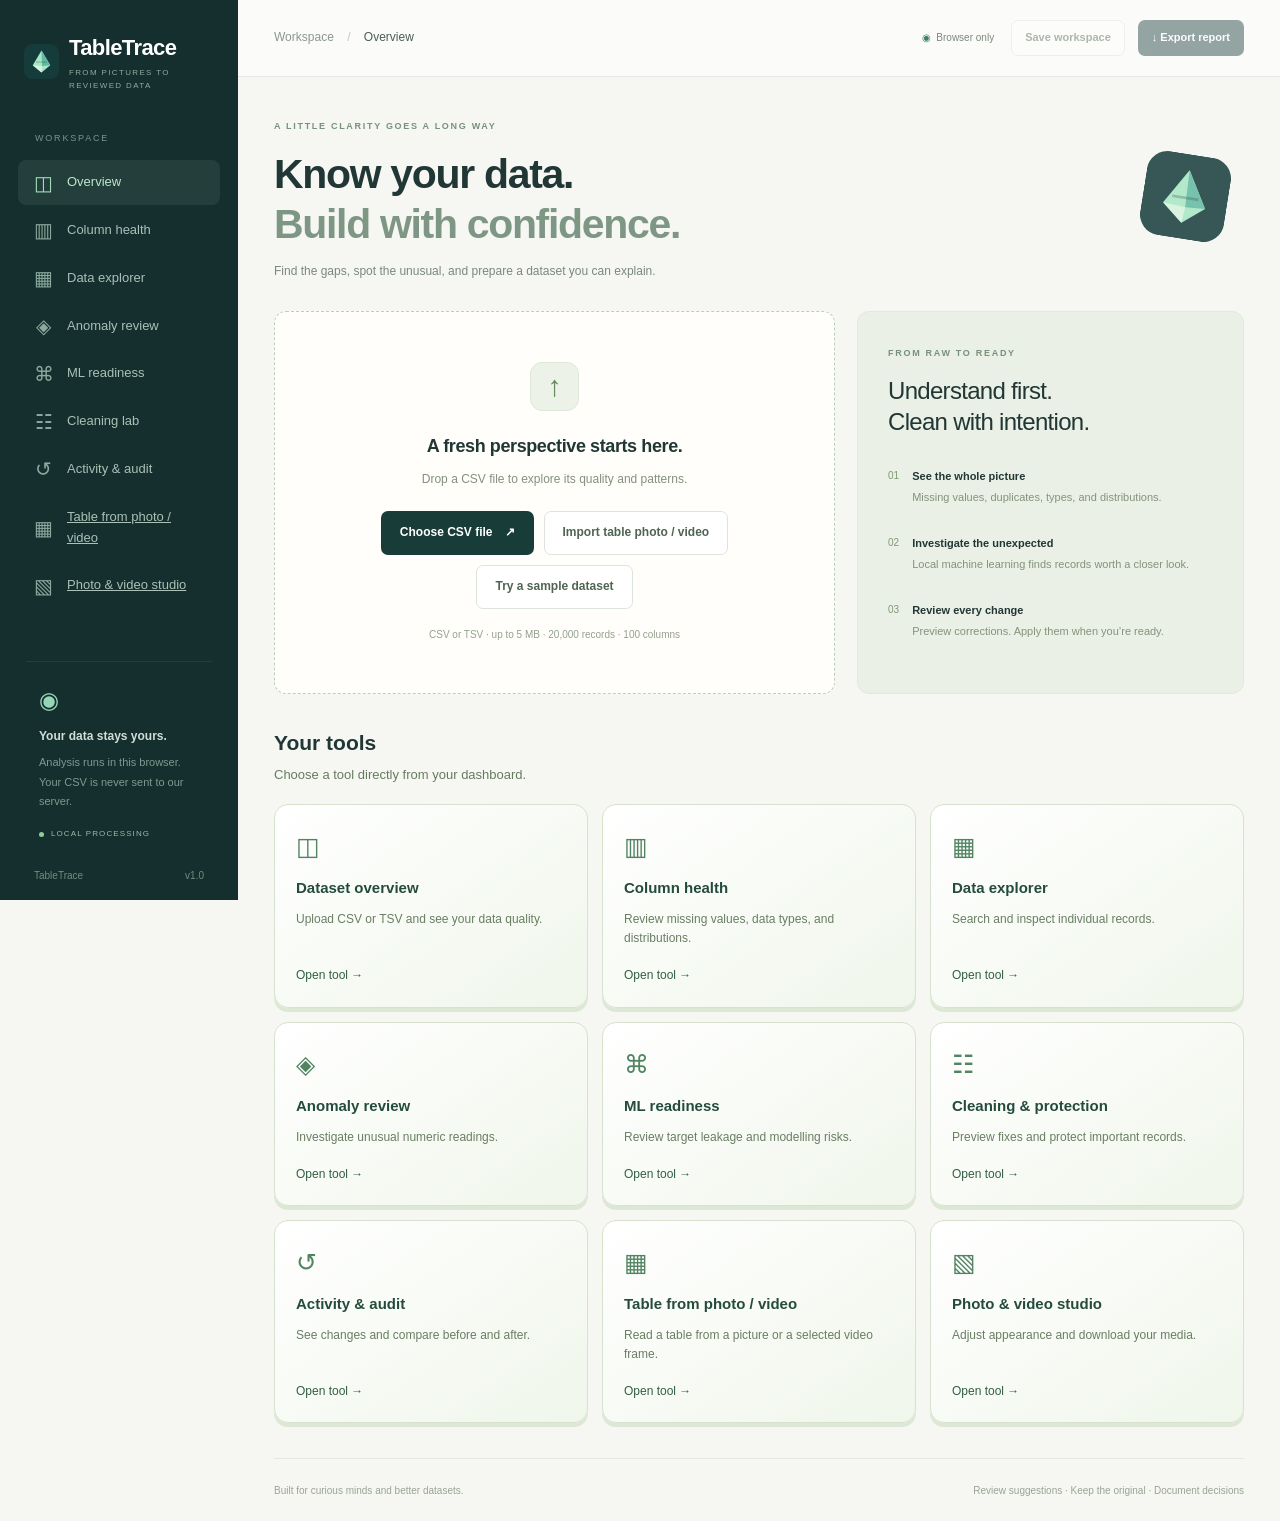
==== commit 631d201d: "Add files via upload" ====
--- a/index.html
+++ b/index.html
@@ -2,8 +2,8 @@
 <div class="app-shell"><aside class="sidebar" id="sidebar"><a class="brand" href="./" aria-label="TableTrace home"><img src="./icon.svg" alt="" width="35" height="35"><span>TableTrace<span class="brand-caption">FROM PICTURES TO REVIEWED DATA</span></span></a><p class="nav-label">WORKSPACE</p><nav id="navigation" aria-label="Workspace sections"><button data-view="overview" class="nav-item active"><span>◫</span> Overview</button><button data-view="columns" class="nav-item"><span>▥</span> Column health</button><button data-view="explorer" class="nav-item"><span>▦</span> Data explorer</button><button data-view="anomalies" class="nav-item"><span>◈</span> Anomaly review <span id="anomalyCount" class="nav-count"></span></button><button data-view="readiness" class="nav-item"><span>⌘</span> ML readiness</button><button data-view="cleaning" class="nav-item"><span>☷</span> Cleaning lab</button><button data-view="audit" class="nav-item"><span>↺</span> Activity & audit</button><a href="./table-import.html" class="nav-item"><span>▦</span> Table from photo / video</a><a href="./media.html" class="nav-item"><span>▧</span> Photo & video studio</a></nav><div class="sidebar-bottom"><div class="local-icon">◉</div><strong>Your data stays yours.</strong><p>Analysis runs in this browser. Your CSV is never sent to our server.</p><span class="local-pill"><i></i> LOCAL PROCESSING</span></div><div class="sidebar-footer">TableTrace <span>v1.0</span></div></aside>
 <div class="workspace"><header class="topbar"><div class="topbar-left"><button class="icon-button mobile-menu" id="menuToggle" aria-label="Toggle navigation" aria-expanded="false">☰</button><button id="dashboardHome" class="button small secondary" data-go="overview">← Dashboard</button><span class="breadcrumb">Workspace <span>/</span> <strong id="viewCrumb">Overview</strong></span></div><div class="top-actions"><span class="privacy-badge"><span>◉</span> Browser only</span><button id="saveWorkspace" class="button small secondary" disabled>Save workspace</button><button id="exportMenu" class="button small" disabled>↓ Export report</button></div></header>
 <main id="main" tabindex="-1"><section class="page-heading"><div><span class="eyebrow">A LITTLE CLARITY GOES A LONG WAY</span><h1 id="pageTitle">Know your data.<br><span>Build with confidence.</span></h1><p id="pageSubtitle">Find the gaps, spot the unusual, and prepare a dataset you can explain.</p></div><div class="heading-mark" aria-hidden="true"><img src="./icon.svg" alt=""></div></section>
-<section id="dashboardTools" class="dashboard-tools" aria-labelledby="toolsTitle"><div class="tools-heading"><h2 id="toolsTitle">Your tools</h2><p>Choose a tool directly from your dashboard.</p></div><div class="tool-cards"><button class="tool-card" data-go="overview"><span class="tool-icon" aria-hidden="true">◫</span><strong>Dataset overview</strong><span>Upload CSV or TSV and see your data quality.</span><small>Open tool →</small></button><button class="tool-card" data-go="columns"><span class="tool-icon" aria-hidden="true">▥</span><strong>Column health</strong><span>Review missing values, data types, and distributions.</span><small>Open tool →</small></button><button class="tool-card" data-go="explorer"><span class="tool-icon" aria-hidden="true">▦</span><strong>Data explorer</strong><span>Search and inspect individual records.</span><small>Open tool →</small></button><button class="tool-card" data-go="anomalies"><span class="tool-icon" aria-hidden="true">◈</span><strong>Anomaly review</strong><span>Investigate unusual numeric readings.</span><small>Open tool →</small></button><button class="tool-card" data-go="readiness"><span class="tool-icon" aria-hidden="true">⌘</span><strong>ML readiness</strong><span>Review target leakage and modelling risks.</span><small>Open tool →</small></button><button class="tool-card" data-go="cleaning"><span class="tool-icon" aria-hidden="true">☷</span><strong>Cleaning & protection</strong><span>Preview fixes and protect important records.</span><small>Open tool →</small></button><button class="tool-card" data-go="audit"><span class="tool-icon" aria-hidden="true">↺</span><strong>Activity & audit</strong><span>See changes and compare before and after.</span><small>Open tool →</small></button><a class="tool-card" href="./table-import.html"><span class="tool-icon" aria-hidden="true">▦</span><strong>Table from photo / video</strong><span>Read a table from a picture or a selected video frame.</span><small>Open tool →</small></a><a class="tool-card" href="./media.html"><span class="tool-icon" aria-hidden="true">▧</span><strong>Photo & video studio</strong><span>Adjust appearance and download your media.</span><small>Open tool →</small></a></div></section><section id="importPanel" class="import-layout"><div id="dropzone" class="upload-card"><div class="upload-icon">↑</div><h2>A fresh perspective starts here.</h2><p>Drop a CSV file to explore its quality and patterns.</p><div class="upload-actions"><label for="csvFile" class="button">Choose CSV file <span>↗</span></label><a href="./table-import.html" class="button secondary">Import table photo / video</a><button id="loadDemo" class="button secondary">Try a sample dataset</button></div><input id="csvFile" type="file" accept=".csv,.tsv,text/csv,text/tab-separated-values" hidden><p class="file-limit">CSV or TSV · up to 5 MB · 20,000 records · 100 columns</p><button id="restoreWorkspace" class="text-button" hidden>↺ Resume saved workspace</button><p id="importError" class="inline-error" role="alert" hidden></p></div><aside class="how-card"><span class="eyebrow">FROM RAW TO READY</span><h2>Understand first.<br>Clean with intention.</h2><ol><li><span>01</span><div><strong>See the whole picture</strong><p>Missing values, duplicates, types, and distributions.</p></div></li><li><span>02</span><div><strong>Investigate the unexpected</strong><p>Local machine learning finds records worth a closer look.</p></div></li><li><span>03</span><div><strong>Review every change</strong><p>Preview corrections. Apply them when you’re ready.</p></div></li></ol></aside></section>
-<section id="datasetBar" class="dataset-bar" hidden><div class="dataset-file"><span class="file-glyph">▤</span><div><strong id="datasetName"></strong><span id="datasetMeta"></span></div><span id="datasetState" class="tag green">Original dataset</span></div><div class="dataset-tools"><button id="changeFile" class="text-button">Replace dataset</button><button id="undo" class="button small secondary" disabled>↶ Undo cleaning</button><button id="downloadTablePNG" class="button small secondary">↓ Download table PNG</button><button id="downloadCSV" class="button small">↓ Download CSV</button></div></section>
+<section id="importPanel" class="import-layout"><div id="dropzone" class="upload-card"><div class="upload-icon">↑</div><h2>A fresh perspective starts here.</h2><p>Drop a CSV file to explore its quality and patterns.</p><div class="upload-actions"><label for="csvFile" class="button">Choose CSV file <span>↗</span></label><a href="./table-import.html" class="button secondary">Import table photo / video</a><button id="loadDemo" class="button secondary">Try a sample dataset</button></div><input id="csvFile" type="file" accept=".csv,.tsv,text/csv,text/tab-separated-values" hidden><p class="file-limit">CSV or TSV · up to 5 MB · 20,000 records · 100 columns</p><button id="restoreWorkspace" class="text-button" hidden>↺ Resume saved workspace</button><p id="importError" class="inline-error" role="alert" hidden></p></div><aside class="how-card"><span class="eyebrow">FROM RAW TO READY</span><h2>Understand first.<br>Clean with intention.</h2><ol><li><span>01</span><div><strong>See the whole picture</strong><p>Missing values, duplicates, types, and distributions.</p></div></li><li><span>02</span><div><strong>Investigate the unexpected</strong><p>Local machine learning finds records worth a closer look.</p></div></li><li><span>03</span><div><strong>Review every change</strong><p>Preview corrections. Apply them when you’re ready.</p></div></li></ol></aside></section>
+<section id="dashboardTools" class="dashboard-tools" aria-labelledby="toolsTitle"><div class="tools-heading"><h2 id="toolsTitle">Your tools</h2><p>Choose a tool directly from your dashboard.</p></div><div class="tool-cards"><button class="tool-card" data-go="overview"><span class="tool-icon" aria-hidden="true">◫</span><strong>Dataset overview</strong><span>Upload CSV or TSV and see your data quality.</span><small>Open tool →</small></button><button class="tool-card" data-go="columns"><span class="tool-icon" aria-hidden="true">▥</span><strong>Column health</strong><span>Review missing values, data types, and distributions.</span><small>Open tool →</small></button><button class="tool-card" data-go="explorer"><span class="tool-icon" aria-hidden="true">▦</span><strong>Data explorer</strong><span>Search and inspect individual records.</span><small>Open tool →</small></button><button class="tool-card" data-go="anomalies"><span class="tool-icon" aria-hidden="true">◈</span><strong>Anomaly review</strong><span>Investigate unusual numeric readings.</span><small>Open tool →</small></button><button class="tool-card" data-go="readiness"><span class="tool-icon" aria-hidden="true">⌘</span><strong>ML readiness</strong><span>Review target leakage and modelling risks.</span><small>Open tool →</small></button><button class="tool-card" data-go="cleaning"><span class="tool-icon" aria-hidden="true">☷</span><strong>Cleaning & protection</strong><span>Preview fixes and protect important records.</span><small>Open tool →</small></button><button class="tool-card" data-go="audit"><span class="tool-icon" aria-hidden="true">↺</span><strong>Activity & audit</strong><span>See changes and compare before and after.</span><small>Open tool →</small></button><a class="tool-card" href="./table-import.html"><span class="tool-icon" aria-hidden="true">▦</span><strong>Table from photo / video</strong><span>Read a table from a picture or a selected video frame.</span><small>Open tool →</small></a><a class="tool-card" href="./media.html"><span class="tool-icon" aria-hidden="true">▧</span><strong>Photo & video studio</strong><span>Adjust appearance and download your media.</span><small>Open tool →</small></a></div></section><section id="datasetBar" class="dataset-bar" hidden><div class="dataset-file"><span class="file-glyph">▤</span><div><strong id="datasetName"></strong><span id="datasetMeta"></span></div><span id="datasetState" class="tag green">Original dataset</span></div><div class="dataset-tools"><button id="changeFile" class="text-button">Replace dataset</button><button id="undo" class="button small secondary" disabled>↶ Undo cleaning</button><button id="downloadTablePNG" class="button small secondary">↓ Download table PNG</button><button id="downloadCSV" class="button small">↓ Download CSV</button></div></section>
 <section id="analysisSettings" class="analysis-settings" hidden><label>Prediction target <select id="targetColumn"><option value="">No target selected</option></select></label><label>Missing markers <input id="missingTokens" value="NA, N/A, null, none" aria-describedby="markerHelp"></label><label>Anomaly sensitivity <select id="sensitivity"><option value="0.01">Conservative · upper 1%</option><option value="0.03" selected>Balanced · upper 3%</option><option value="0.05">Broader review · upper 5%</option></select></label><button id="rerun" class="button secondary">Update analysis</button><p id="markerHelp">Blank cells always count as missing. Edit markers if values such as “NA” are meaningful in your dataset.</p></section>
 <div id="loading" class="loading" role="status" hidden><span class="spinner"></span><div><strong>Finding your data’s story</strong><p id="loadingText">Reading your CSV…</p></div></div><div id="content"></div>
 <footer class="main-footer"><span>Built for curious minds and better datasets.</span><span>Review suggestions · Keep the original · Document decisions</span></footer></main></div></div>
